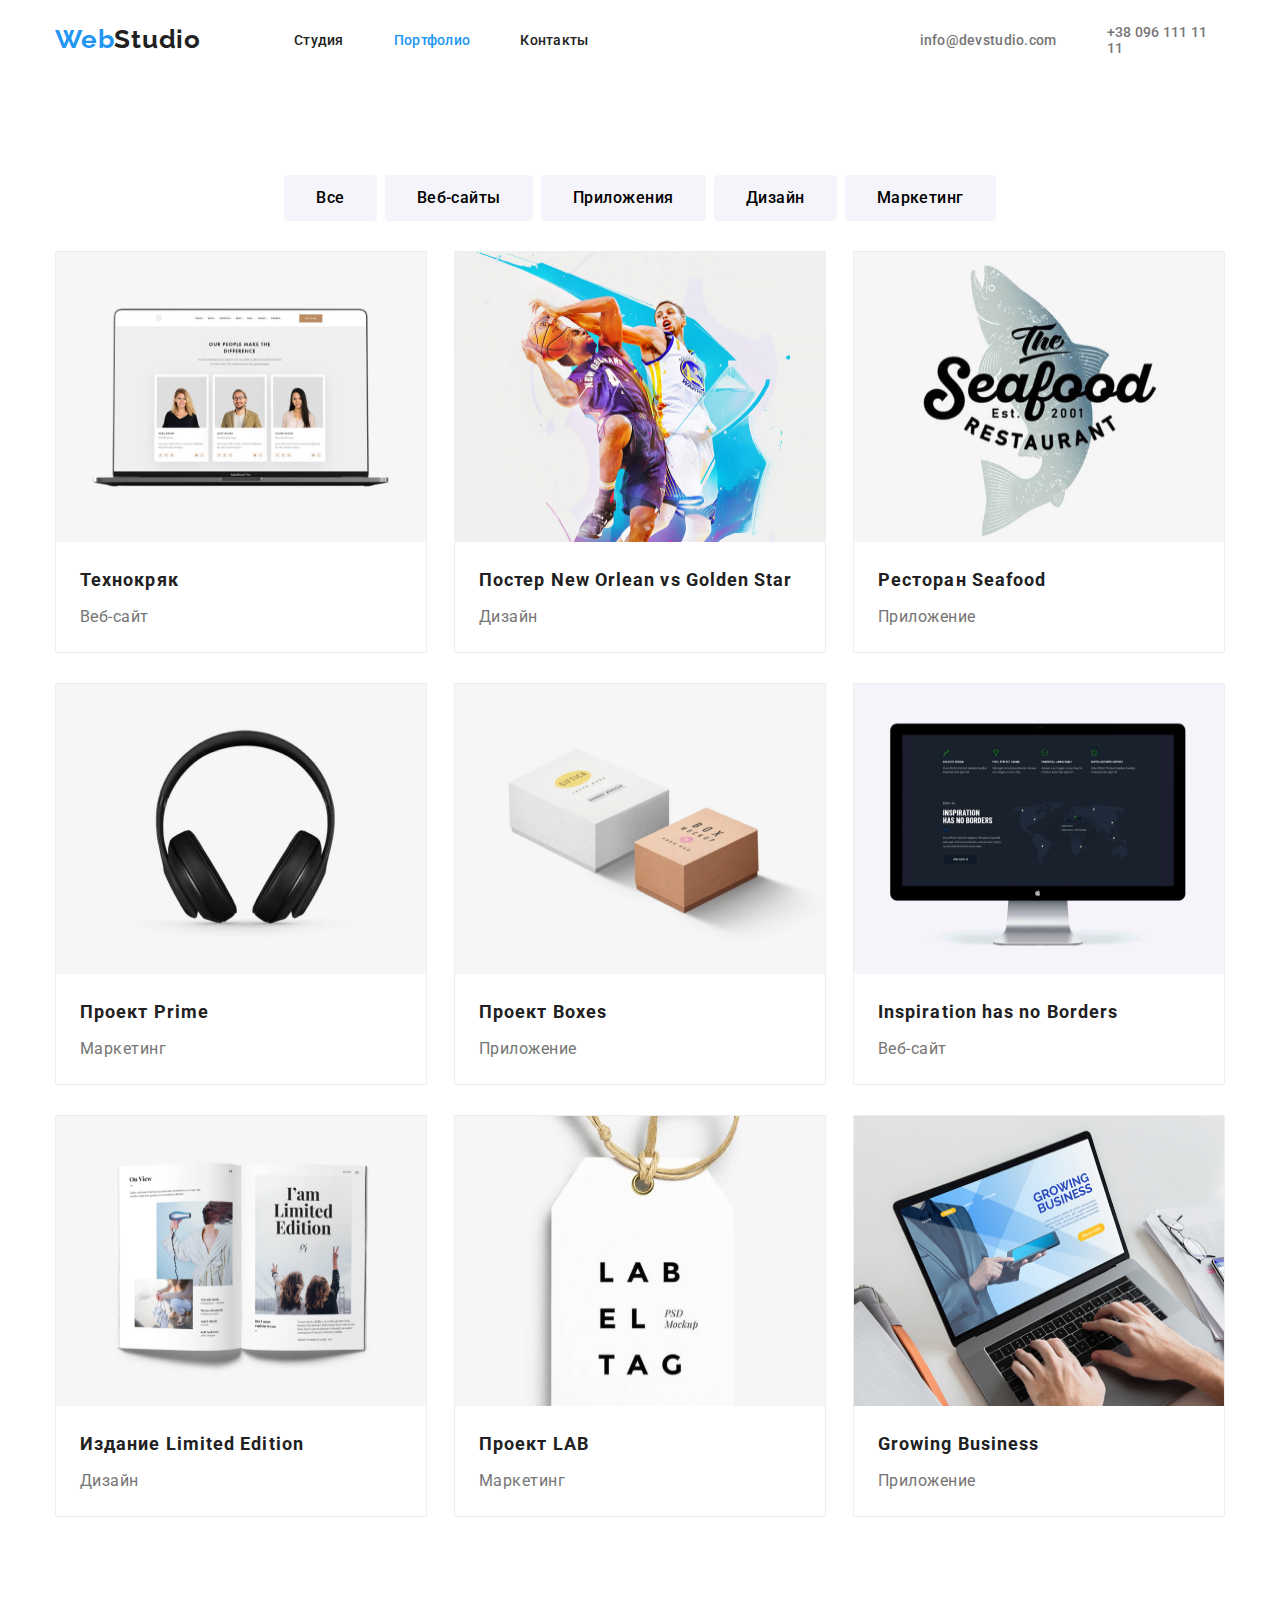
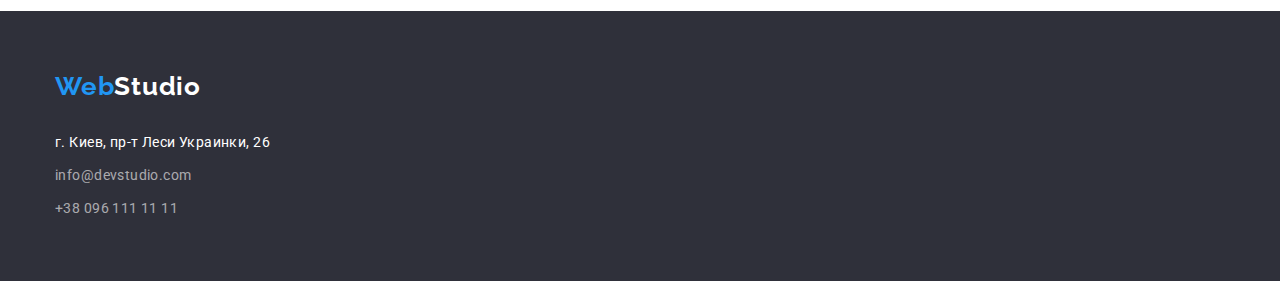
==== portfolio.html @ 0e4afb84 "+" ====
<!DOCTYPE html>
<html lang="ru">
<head>
    <meta charset="UTF-8">
    <meta name="viewport" content="width=device-width, initial-scale=1.0">
    <title>WebStudio</title>
    <link rel="preconnect" href="https://fonts.gstatic.com">
    <link href="https://fonts.googleapis.com/css2?family=Raleway:wght@700&family=Roboto:wght@400;500;700;900&display=swap"
        rel="stylesheet">
    <link rel="stylesheet" href="https://cdnjs.cloudflare.com/ajax/libs/modern-normalize/1.0.0/modern-normalize.min.css">
    <link rel="stylesheet" href="./css/styles.css">

    </head>    
    <body>
     <header class="header">   
       <div class="container"> 
        <nav class="navigation">
         <a class="logo" href="#" lang="en"><span class="web">Web</span>Studio</a>
          <ul class="navigation-list">
            <li class="navigation-list-item">
              <a class="navigation-list-link" href="index.html">Студия</a>
            </li>
            <li class="navigation-list-item">
              <a class="navigation-list-link nav-list-link" href="Портфолио">Портфолио</a>
            </li class="navigation-list-item">
            <li>
              <a class="navigation-list-link" href="">Контакты</a>
            </li>
          </ul>
        </nav>
        <address class="address">
        <ul class="header-contact">
            <li class="header-contact-link">
                <a class="header-contacts" href="mailto:info@devstudio.com">info@devstudio.com</a>
            </li>
            <li class="header-contact-link">
                <a class="header-contacts" href="tel:+380961111111">+38 096 111 11 11</a>
            </li>
         </ul>
         </address>
        </div>
      
     </header>
     <main>
         <!--HERO-->
      <section>
        <ul class="section-btn">
          <li class="section-btn-list">
           <button type="button"class="button-icon" class="btn">Все</button>
          </li>
        <li class="section-btn-list">
          <button type="button" class="button-icon" class="btn">Веб-сайты</button>
        </li>
        <li class="section-btn-list">
            <button type="button" class="button-icon" class="btn">Приложeния</button>
        </li>
        <li class="section-btn-list">
        <button type="button" class="button-icon" class="btn">Дизайн</button>
        </li>
        <li class="section-btn-list">
        <button type="button" class="button-icon" class="btn">Маркетинг</button>
        </li>         
         </ul>
      </section> 
        <!--OUR WORKS-->
        <section class="works">
          <div class="container">
         <ul class="container-works">          
          <li class="container-works-foto">
             <img src="./images/our works/img.1.png" alt="Технокряк" width="370" height="290"> 
           <h3 class="our-works">Технокряк</h3>
           <p class="name-works">Веб-сайт</p>
         </li>
        <li class="container-works-foto">
             <img src="./images/our works/img.2.png" alt="Постер New Orlean vs Golden Star" width="370" height="290">
          <h3 class="our-works"> Постер New Orlean vs Golden Star</h3>
          <p class="name-works">Дизайн</p>
        </li>
         <li class="container-works-foto">
            <img src="./images/our works/img.3.png" alt="Ресторан Seafood" width="370" height="290">
          <h3 class="our-works">Ресторан Seafood</h3>
          <p class="name-works">Приложение</p>
         </li>             
           <li class="container-works-foto">
            <img src="./images/our works/img.4.png" alt="Проект Prime" width="370" height="290">
          <h3 class="our-works">Проект Prime</h3>
          <p class="name-works">Маркетинг</p>
         </li>
         <li class="container-works-foto">
            <img src="./images/our works/img.5.png" alt="Проект Boxes" width="370" height="290">
           <h3 class="our-works">Проект Boxes</h3>
           <p class="name-works">Приложение</p>
         </li>
         <li class="container-works-foto">
           <img src="./images/our works/img.6.png" alt="Inspiration has no Borders" width="370" height="290">
           <h3 class="our-works">Inspiration has no Borders</h3>
           <p class="name-works">Веб-сайт</p>
         </li>         
       <li class="container-works-foto">
          <img src="./images/our works/img.7.png" alt="Издание Limited Edition" width="370" height="290">
          <h3 class="our-works">Издание Limited Edition</h3>
          <p class="name-works">Дизайн</p>
        </li>
        <li class="container-works-foto">
          <img src="./images/our works/img.8.png" alt="Проект LAB" width="370" height="290">
          <h3 class="our-works">Проект LAB</h3>
          <p class="name-works">Маркетинг</p>
        </li>
        <li class="container-works-foto">
          <img src="./images/our works/img.9.png" alt="Growing Business" width="370" height="290">
          <h3 class="our-works">Growing Business</h3>
          <p class="name-works">Приложение</p>
        </li>
     </ul>  
    </div>
        </section>
    </main>
    <!--CONTACT-->
    <footer class="footer">
        <div class="container">
        <a class="footer-logo" href="#" lang="en"><span class="web">Web</span>Studio</a>
      <address  class="footer-address">
         <ul>
          <li class="footer-address-nav">
            <a class="footer-nav" href="https://goo.gl/maps/uPPd1PGFJsjfQsL56" target="_blank">г. Киев, пр-т Леси Украинки,
                26</a>
          </li>
          <li class="footer-address-nav">
            <a class="footer-contact" href="mailto:info@devstudio.com">info@devstudio.com</a>
          </li>
          <li class="footer-address-nav">
        <a class="footer-contact" href="tel:+380961111111">+38 096 111 11 11</a>
          </li>
         </ul>
            </address>
        </div>            
    </footer>
            </body>
---- css/styles.css ----
:root {
  --accent-color: #2196f3;
  --text-white-color: #ffffff;
  --text-dark-color: #212121;
}

body {
  font-family: Roboto, sans-serif;
}
*,
*::before,
*::after {
  margin: 0;
  padding: 0;
}


a {
  text-decoration: none;
}
p {
  margin: 0;
}

ul,
ol {
  list-style: none;
  margin: 0;
  padding: 0;
}

h1,
h2,
h3,
h4,
h5,
h6 {
  margin: 0;
}

img {
  display: block;
}
.address {
  font-style: normal;
}
.container{
  width: 1170px;
  margin-right: auto;
  margin-left: auto;  
}

/*HEADER*/
.header .container{
  display: flex;
  align-items: center;
 }
 .header {
   padding-top: 24px;
   padding-bottom: 25px;  
   }
.navigation {
  display: flex;
  align-items: center;
}
.navigation-list {
  display: flex;
}
.navigation-list-item:not(:last-child) {
  margin-right: 50px;
}
.address {
  display: flex;
  align-items: center;
  margin-left: 331px; 
}
.header-contact-link:not(:last-child){
  margin-right: 50px;
}
.header-contact{
  display: flex;
  align-items: center;
}
.logo {
  font-family: Raleway, sans-serif;
  font-weight: 700;
  font-size: 26px;
  line-height: 1.192;
  letter-spacing: 0.03em;
  color: var(--text-dark-color);
  margin-right: 93px;
}
.web {
  color: var(--accent-color);
}
.navigation-list-link {
  font-weight: 500;
  font-size: 14px;
  line-height: 1.142;
  letter-spacing: 0.02em;
  color: #212121;
}
.navigation-list-link:hover,
.navigation-list-link:focus {
  color: var(--accent-color);
}
.header-contact {
  font-weight: 500;
  font-size: 14px;
  line-height: 1.142;
  letter-spacing: 0.02em;
}
.header-contacts,
.header-contact-mail{
  color: #757575;
}
.header-contacts:hover,
.header-contacts:focus,
.header-contact-mail:hover,
.header-contact-mail.focus {
  color: var(--accent-color);
}
.nav-list-link{
  color: var(--accent-color);
}

/*END HEADER*/

.modal-btn {
  font-weight: 700;
  font-size: 16px;
  line-height: 1.875;
  letter-spacing: 0.06em;
  color: #ffffff;
  cursor: pointer;
  border-radius: 4px;
}

/*HERO*/
.undertitle{
  padding-top: 94px;
  padding-bottom: 10px;
}
.main-title-list{
  display: flex;
}
.description {
  width: 270px;
  height: 75px;
  left: 215px;
  margin-right: 30px;
} 
.hero {
  text-align: center;
}
.hero-title {
  font-weight: 900;
  font-size: 44px;
  line-height: 1.363;
  letter-spacing: 0.06em;
  color: #ffffff;
  background-color: #2f303a;
  padding-top: 200px;
}
.undertitle {
  font-weight: 700;
  font-size: 14px;
  line-height: 1.142;
  letter-spacing: 0.03em;
  text-transform: uppercase;
  color: #212121;
}
.section-undertitle{
  font-weight: 700;
  font-weight: bold;
  font-size: 36px;
  line-height: 1.167;
  letter-spacing: 0.03em;
  text-align: center;
  color: #212121;
  padding-top: 94px;
}
.images-list{
  display: flex;
  padding-top: 50px;
  padding-bottom: 94px;
}
.images:not(:last-child){
 padding-right: 30px;
}
.description,
.specialty {
  font-weight: 400;
  font-size: 14px;
  line-height: 1.714;
  letter-spacing: 0.03em;
  color: #757575;
}
.modal-btn {
  background-color: #2196f3;
  box-shadow: 0px 4px 4px rgba(0, 0, 0, 0.15);
  border-radius: 4px;
  padding: 10px 32px;
  margin-bottom: 210px;
  margin-top: 40px;
}

.button {
  font-weight: 700;
  font-size: 16px;
  line-height: 1.875;
  letter-spacing: 0.03em;
  color: #212121;
  letter-spacing: 0.06em;
}
.button:hover,
.button:focus {
  background-color: #2196f3;
}
/*END HERO*/

/*TEAM*/
.our-team{
  display: flex;
  justify-content: space-between;
  padding-top: 50px;
  padding-bottom: 94px;
}
.specialty{
  text-align: center;
  padding-bottom: 30px;
}
.team{
background: #F5F4FA;
}
.name-workers {
  font-weight: 500;
  font-size: 16px;
  line-height: 1.187;
  letter-spacing: 0.03em;
  color: #212121;
  text-align: center;
  padding-top:30px;
  padding-bottom: 10px;
}
.workers {
  margin-left: 30px;
}
.workers{
  background: #FFFFFF;
  border-radius: 0px 0px 4px 4px;
  box-shadow: 0px 1px 3px rgba(0, 0, 0, 0.12),
 0px 1px 1px rgba(0, 0, 0, 0.14), 
 0px 2px 1px rgba(0, 0, 0, 0.2);
}
/*END TEAM*/

/*CONTACT*/
.footer,
.hero {
  background-color: #2f303a;
}
.footer{
 padding-top: 60px;
 padding-bottom: 60px;
}
.footer-address{
padding-top: 20px;
}
.footer-address-nav{
  padding-top: 9px;
}
.footer-contact {
  font-family: Roboto, sans-serif;
  font-style: normal;
  font-weight: 400;
  font-size: 14px;
  line-height: 1.714;
  letter-spacing: 0.03em;
  color: rgba(255, 255, 255, 0.6);
}

.footer-nav {
  font-family: Roboto, sans-serif;
  font-style: normal;
  font-weight: 400;
  font-size: 14px;
  line-height: 1.714;
  letter-spacing: 0.03em;
  color: #ffffff;
}
/*END CONTACT*/

/*OUR WORKS*/

.button-icon{
  font-family: Roboto, sans-serif;
  font-weight: 500;
  font-size: 16px;
  line-height: 1.625;
  letter-spacing: 0.03em;
  background-color:#F5F4FA;
  border: none;
  border-radius: 4px;
  padding: 10px 32px;
  cursor: pointer;
}
.button-icon:hover,
.button-icon:focus {
  background-color: #2196f3;
  color: #FFFFFF;
}

.section-btn{
  display: flex;
  justify-content: center;
  padding-top: 94px;
}
.section-btn-list:not(:last-child){
  padding-right: 8px;
}
.our-works {
  font-weight: 700;
  font-size: 18px;
  line-height: 2;
  letter-spacing: 0.06em;
  color: #212121;
  padding-top: 20px;
  padding-left: 24px;
  padding-bottom: 4px;
  padding-right: 24px;
}
.container-works{
  display: flex;
  margin-bottom: 94px;
  flex-wrap: wrap;
  justify-content: space-between;
}
.container-works-foto{
background: #FFFFFF;
border: 1px solid #EEEEEE;
box-sizing: border-box;
margin-top: 30px;
}

.name-works {
  font-weight: 400;
  font-size: 16px;
  line-height: 1.875;
  letter-spacing: 0.03em;
  color: #757575;
  padding-left: 24px;
  padding-bottom: 20px;
  padding-right: 24px;
}
.footer-logo {
  font-family: Raleway, sans-serif;
  font-weight: 700;
  font-size: 26px;
  line-height: 1.192;
  letter-spacing: 0.03em;
  color: var(--text-white-color);
}
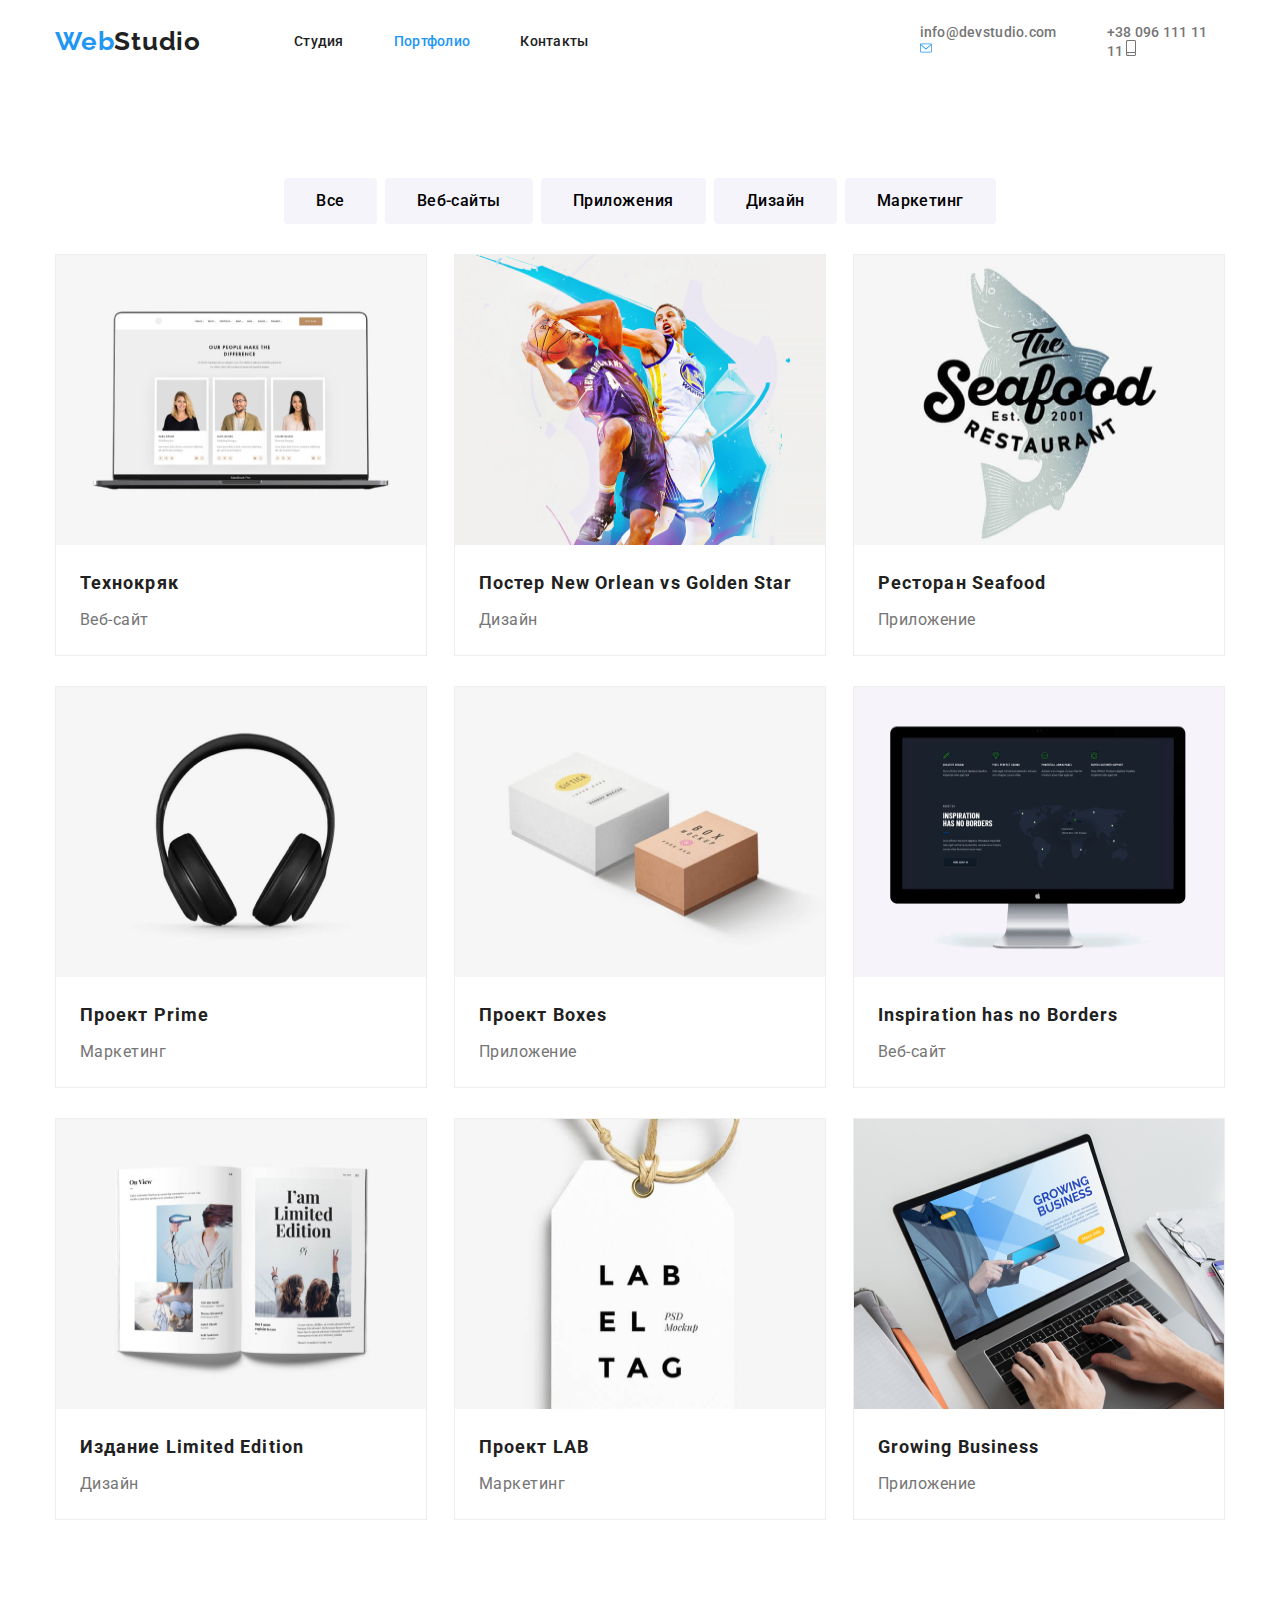
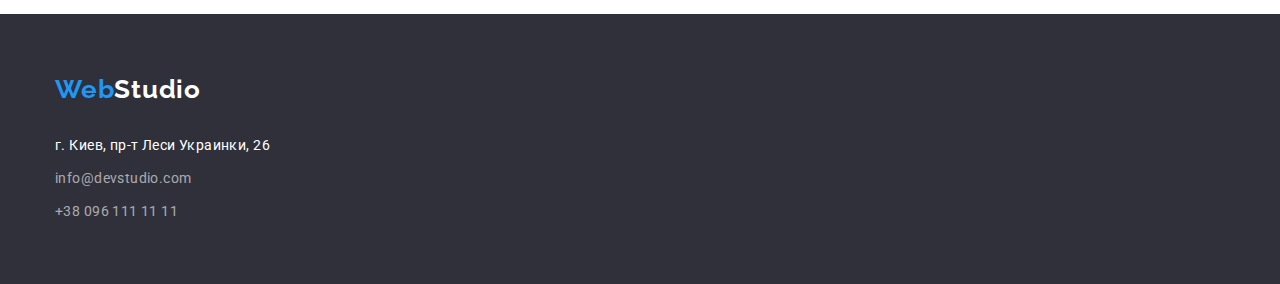
==== commit b3873715: "+" ====
--- a/portfolio.html
+++ b/portfolio.html
@@ -32,9 +32,15 @@
         <ul class="header-contact">
             <li class="header-contact-link">
                 <a class="header-contacts" href="mailto:info@devstudio.com">info@devstudio.com</a>
+                <svg class="icon-envelope" width="12" height="16">
+                  <use href="./images/sprite.svg#icon-envelope-hover"></use>
+                </svg>
             </li>
             <li class="header-contact-link">
                 <a class="header-contacts" href="tel:+380961111111">+38 096 111 11 11</a>
+                <svg class="icon-smartphone" width="10" height="16">
+                  <use href="./images/sprite.svg#icon-smartphone"></use>
+                </svg>
             </li>
          </ul>
          </address>
--- a/css/styles.css
+++ b/css/styles.css
@@ -74,6 +74,7 @@
   align-items: center;
   margin-left: 331px; 
 }
+
 .header-contact-link:not(:last-child){
   margin-right: 50px;
 }
@@ -137,12 +138,31 @@
 }
 
 /*HERO*/
+.hero {
+  background-color: #C4C4C4;
+  background-image: linear-gradient(
+      rgba(47, 48, 58, 0.4),
+      rgba(47, 48, 58, 0.4)
+    ),
+    url(../images/fon.jpg);
+  background-repeat: no-repeat;
+  background-size: cover;
+}
 .undertitle{
-  padding-top: 94px;
   padding-bottom: 10px;
 }
 .main-title-list{
   display: flex;
+}
+.icon-container{
+ display: flex;
+ justify-content: center;
+ width: 270px;
+ height: 120px;
+ background: #F5F4FA;
+ border-radius: 4px;
+ margin-top: 94px;
+ margin-bottom: 30px;
 }
 .description {
   width: 270px;
@@ -159,8 +179,8 @@
   line-height: 1.363;
   letter-spacing: 0.06em;
   color: #ffffff;
-  background-color: #2f303a;
   padding-top: 200px;
+
 }
 .undertitle {
   font-weight: 700;
@@ -217,6 +237,22 @@
 .button:focus {
   background-color: #2196f3;
 }
+.regular-clients-list{
+  display: flex;
+  justify-content: space-between;
+}
+.regular-clients-icon{
+ box-sizing: border-box;
+ width: 170px;
+ height: 90px;
+ border: 1px solid #AFB1B8;
+ border-radius: 4px;
+}
+.clients-icon-link{
+ display: flex;
+  justify-content: center;
+  align-items: center;
+}
 /*END HERO*/
 
 /*TEAM*/
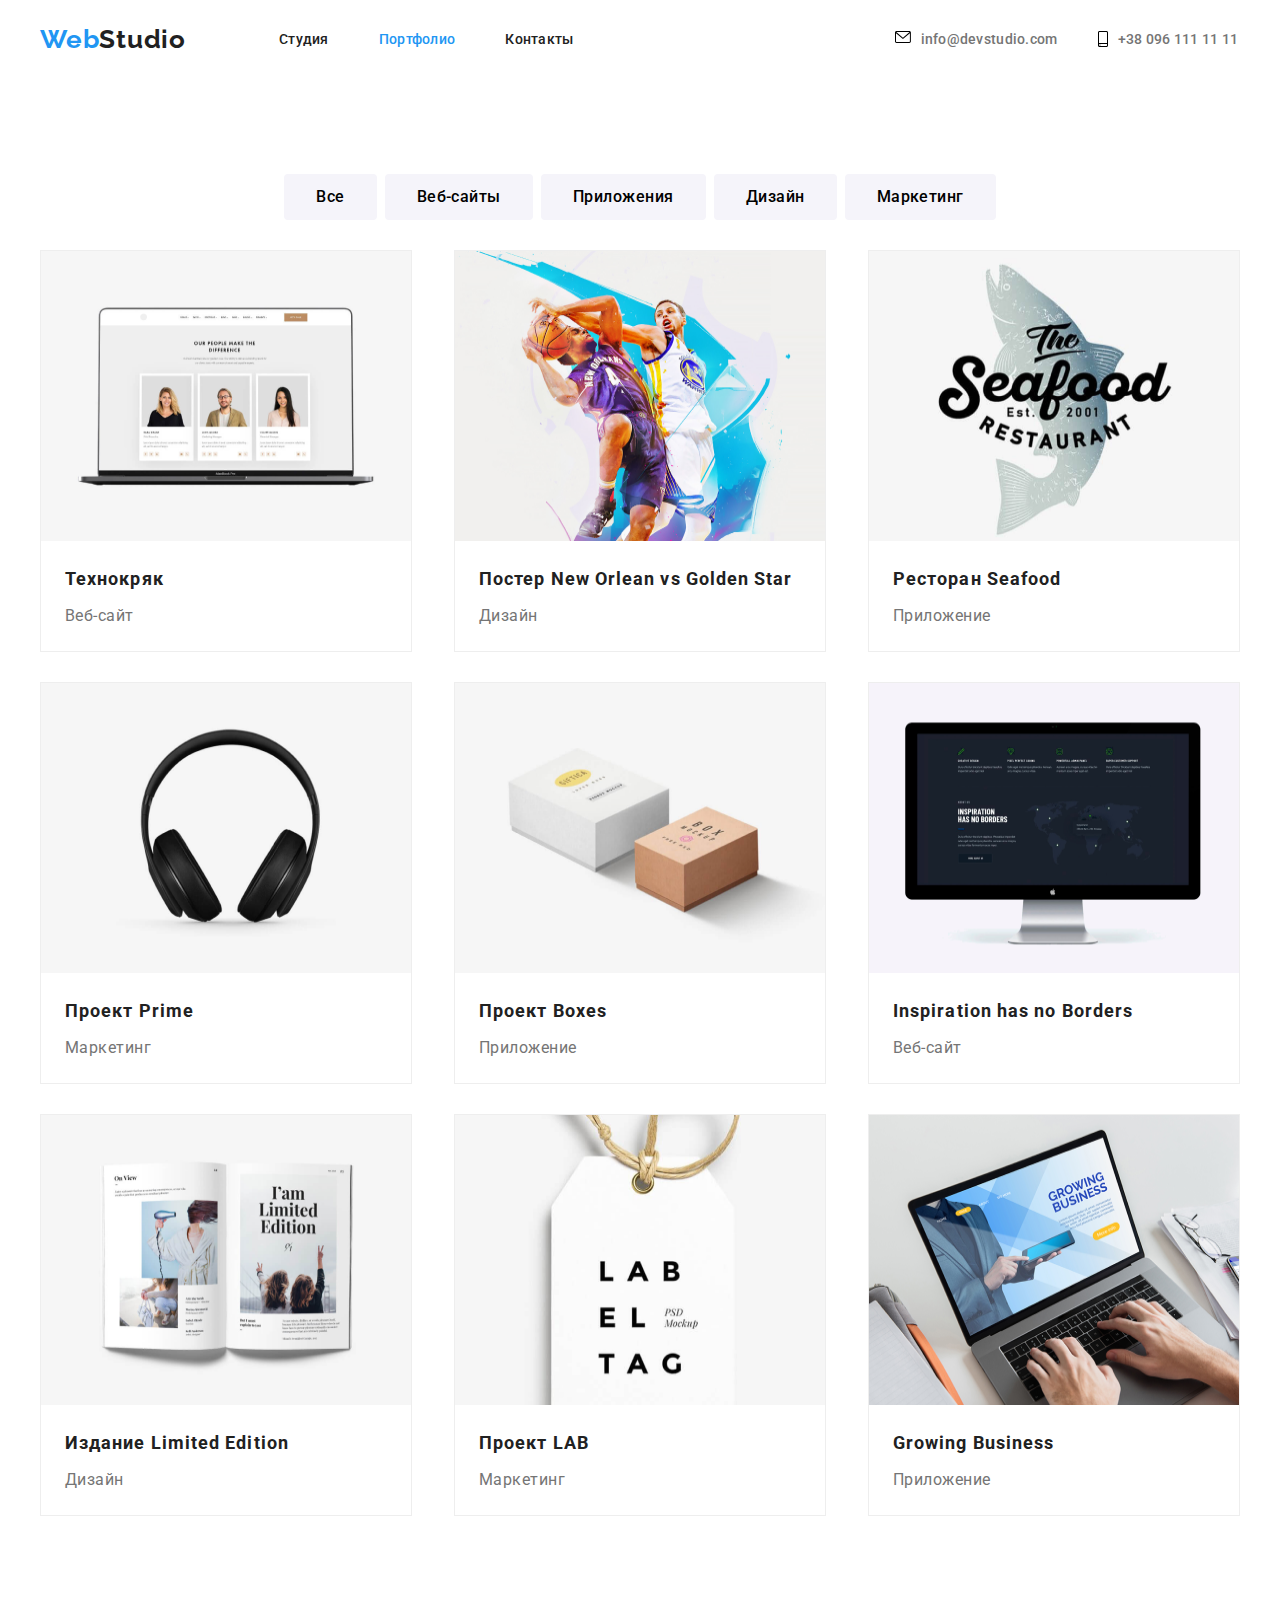
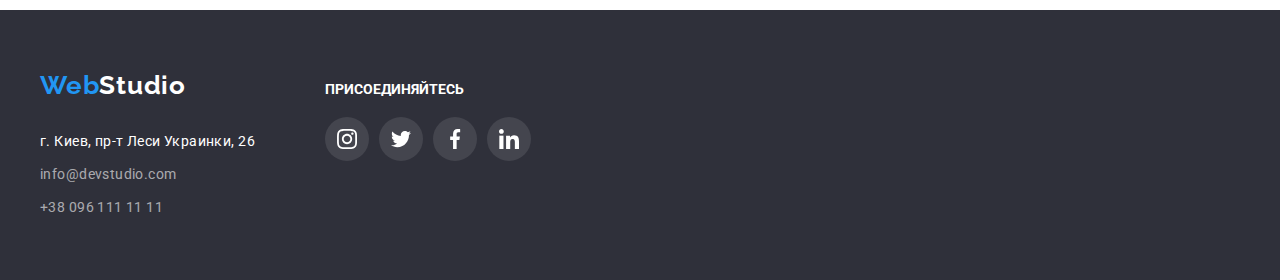
==== commit 75b99741: "+" ====
--- a/portfolio.html
+++ b/portfolio.html
@@ -31,17 +31,18 @@
         <address class="address">
         <ul class="header-contact">
             <li class="header-contact-link">
+              <svg class="icon-address" width="16" height="12">
+                <use href="./images/sprite.svg#icon-envelope-hover"></use>
+              </svg>
                 <a class="header-contacts" href="mailto:info@devstudio.com">info@devstudio.com</a>
-                <svg class="icon-envelope" width="12" height="16">
-                  <use href="./images/sprite.svg#icon-envelope-hover"></use>
-                </svg>
+                
             </li>
             <li class="header-contact-link">
+              <svg class="icon-address" width="10" height="16">
+                <use href="./images/sprite.svg#icon-smartphone"></use>
+              </svg>
                 <a class="header-contacts" href="tel:+380961111111">+38 096 111 11 11</a>
-                <svg class="icon-smartphone" width="10" height="16">
-                  <use href="./images/sprite.svg#icon-smartphone"></use>
-                </svg>
-            </li>
+              </li>
          </ul>
          </address>
         </div>
@@ -73,49 +74,67 @@
           <div class="container">
          <ul class="container-works">          
           <li class="container-works-foto">
+            <a class="works-blok">
              <img src="./images/our works/img.1.png" alt="Технокряк" width="370" height="290"> 
            <h3 class="our-works">Технокряк</h3>
            <p class="name-works">Веб-сайт</p>
+          </a>
          </li>
         <li class="container-works-foto">
+          <a class="works-blok">
              <img src="./images/our works/img.2.png" alt="Постер New Orlean vs Golden Star" width="370" height="290">
           <h3 class="our-works"> Постер New Orlean vs Golden Star</h3>
           <p class="name-works">Дизайн</p>
+          </a>
         </li>
          <li class="container-works-foto">
+          <a class="works-blok">
             <img src="./images/our works/img.3.png" alt="Ресторан Seafood" width="370" height="290">
           <h3 class="our-works">Ресторан Seafood</h3>
           <p class="name-works">Приложение</p>
+          </a>
          </li>             
            <li class="container-works-foto">
+            <a class="works-blok">
             <img src="./images/our works/img.4.png" alt="Проект Prime" width="370" height="290">
           <h3 class="our-works">Проект Prime</h3>
           <p class="name-works">Маркетинг</p>
+          </a>
          </li>
          <li class="container-works-foto">
+          <a class="works-blok">
             <img src="./images/our works/img.5.png" alt="Проект Boxes" width="370" height="290">
            <h3 class="our-works">Проект Boxes</h3>
            <p class="name-works">Приложение</p>
+          </a>
          </li>
          <li class="container-works-foto">
+          <a class="works-blok">
            <img src="./images/our works/img.6.png" alt="Inspiration has no Borders" width="370" height="290">
            <h3 class="our-works">Inspiration has no Borders</h3>
            <p class="name-works">Веб-сайт</p>
+          </a>
          </li>         
        <li class="container-works-foto">
+        <a class="works-blok">
           <img src="./images/our works/img.7.png" alt="Издание Limited Edition" width="370" height="290">
           <h3 class="our-works">Издание Limited Edition</h3>
           <p class="name-works">Дизайн</p>
+          </a>
         </li>
         <li class="container-works-foto">
+          <a class="works-blok">
           <img src="./images/our works/img.8.png" alt="Проект LAB" width="370" height="290">
           <h3 class="our-works">Проект LAB</h3>
           <p class="name-works">Маркетинг</p>
+          </a>
         </li>
         <li class="container-works-foto">
+          <a class="works-blok">
           <img src="./images/our works/img.9.png" alt="Growing Business" width="370" height="290">
           <h3 class="our-works">Growing Business</h3>
           <p class="name-works">Приложение</p>
+          </a>
         </li>
      </ul>  
     </div>
@@ -123,23 +142,63 @@
     </main>
     <!--CONTACT-->
     <footer class="footer">
-        <div class="container">
-        <a class="footer-logo" href="#" lang="en"><span class="web">Web</span>Studio</a>
-      <address  class="footer-address">
-         <ul>
-          <li class="footer-address-nav">
-            <a class="footer-nav" href="https://goo.gl/maps/uPPd1PGFJsjfQsL56" target="_blank">г. Киев, пр-т Леси Украинки,
-                26</a>
-          </li>
-          <li class="footer-address-nav">
-            <a class="footer-contact" href="mailto:info@devstudio.com">info@devstudio.com</a>
-          </li>
-          <li class="footer-address-nav">
-        <a class="footer-contact" href="tel:+380961111111">+38 096 111 11 11</a>
-          </li>
-         </ul>
-            </address>
-        </div>            
+      <div class="container">
+        <div class="footer-contact-container">
+          <a class="footer-logo" href="#" lang="en"><span class="web">Web</span>Studio</a>
+          <address class="footer-address">
+            <ul>
+              <li class="footer-address-nav">
+                <a class="footer-nav" href="https://goo.gl/maps/uPPd1PGFJsjfQsL56" target="_blank">г. Киев, пр-т Леси
+                  Украинки,
+                  26</a>
+              </li>
+              <li class="footer-address-nav">
+                <a class="footer-contact" href="mailto:info@devstudio.com">info@devstudio.com</a>
+              </li>
+              <li class="footer-address-nav">
+                <a class="footer-contact" href="tel:+380961111111">+38 096 111 11 11</a>
+              </li>
+            </ul>
+          </address>
+        </div>
+        <div class="footer-cotainer">
+          <p class="footer-text">Присоединяйтесь</p>
+          <ul class="footer-container-icon">
+            <li class="footer-icon-list">
+              <a href="#" class="footer-icon-link">
+                <svg class="footer-icon" width="20" heigt="20">
+                  <use href="./images/sprite.svg#icon-instagram-2">
+                  </use>
+                </svg>
+              </a>
+            </li>
+            <li class="footer-icon-list">
+              <a href="#" class="footer-icon-link">
+                <svg class="footer-icon" width="20" heigt="20">
+                  <use href="./images/sprite.svg#icon-twitter-1">
+                  </use>
+                </svg>
+              </a>
+            </li>
+            <li class="footer-icon-list">
+              <a href="#" class="footer-icon-link">
+                <svg class="footer-icon" width="20" heigt="20">
+                  <use href="./images/sprite.svg#icon-facebook-1">
+                  </use>
+                </svg>
+              </a>
+            </li>
+            <li class="footer-icon-list">
+              <a href="#" class="footer-icon-link">
+                <svg class="footer-icon" width="20" heigt="20">
+                  <use href="./images/sprite.svg#icon-linkedin-1">
+                  </use>
+                </svg>
+              </a>
+            </li>
+          </ul>
+        </div>
+      </div>
     </footer>
             </body>
             --- a/css/styles.css
+++ b/css/styles.css
@@ -45,12 +45,19 @@
   font-style: normal;
 }
 .container{
-  width: 1170px;
+  width: 1200px;
   margin-right: auto;
   margin-left: auto;  
 }
 
 /*HEADER*/
+.icon-address:hover,
+.icon-address:focus{
+  fill: var(--accent-color);
+}
+.icon-address{
+  margin-right: 10px;
+}
 .header .container{
   display: flex;
   align-items: center;
@@ -72,16 +79,17 @@
 .address {
   display: flex;
   align-items: center;
-  margin-left: 331px; 
+  margin-left: 321px; 
 }
 
 .header-contact-link:not(:last-child){
-  margin-right: 50px;
-}
+  margin-right: 40px;
+}
+
 .header-contact{
   display: flex;
-  align-items: center;
-}
+  justify-content: center;
+  }
 .logo {
   font-family: Raleway, sans-serif;
   font-weight: 700;
@@ -123,6 +131,10 @@
 }
 .nav-list-link{
   color: var(--accent-color);
+}
+.header-contact-link{
+display: flex;
+justify-content: center;
 }
 
 /*END HEADER*/
@@ -237,22 +249,40 @@
 .button:focus {
   background-color: #2196f3;
 }
+.title-clients{
+font-size: 36px;
+line-height: 1.167;
+text-align: center;
+letter-spacing: 0.03em;
+color: #212121;
+margin-top: 94px;
+}
 .regular-clients-list{
   display: flex;
   justify-content: space-between;
-}
-.regular-clients-icon{
- box-sizing: border-box;
- width: 170px;
- height: 90px;
- border: 1px solid #AFB1B8;
- border-radius: 4px;
+  margin-top: 50px;
+  margin-bottom: 94px;
 }
 .clients-icon-link{
- display: flex;
+   display: flex;
   justify-content: center;
   align-items: center;
-}
+  width: 170px;
+  height: 90px;
+  border: 1px solid #AFB1B8;
+  border-radius: 4px;
+  fill: #AFB1B8;
+}
+.title-clients-icon{
+  color: #AFB1B8;
+  max-height: 90px;
+}
+.clients-icon-link:hover,
+.clients-icon-link:focus{
+ fill: var(--accent-color);
+ border-color: var(--accent-color);
+}
+
 /*END HERO*/
 
 /*TEAM*/
@@ -281,14 +311,40 @@
 }
 .workers {
   margin-left: 30px;
+  width: 270px;
+  height: 428px
 }
 .workers{
   background: #FFFFFF;
   border-radius: 0px 0px 4px 4px;
   box-shadow: 0px 1px 3px rgba(0, 0, 0, 0.12),
- 0px 1px 1px rgba(0, 0, 0, 0.14), 
- 0px 2px 1px rgba(0, 0, 0, 0.2);
-}
+ 0px 1px 1px rgba(0, 0, 0, 0.14),   0px 
+ 2px 1px rgba(0, 0, 0, 0.2);
+}
+
+.social-list{
+  display: flex;
+  justify-content: center;
+ }
+
+.social-icon{
+  fill: #AFB1B8;
+}
+.icon-link:focus,
+.icon-link:hover {
+  background-color: var(--accent-color);
+}
+.social-icon:focus,
+.social-icon:hover{
+  fill: #ffffff;
+}
+  .icon-link{
+  display: inline-flex;
+  justify-content: center;
+  width: 44px;
+  height: 44px;
+  border-radius: 50%;
+  }
 /*END TEAM*/
 
 /*CONTACT*/
@@ -328,6 +384,13 @@
 /*END CONTACT*/
 
 /*OUR WORKS*/
+.works-blok{
+  cursor: pointer;
+ }
+ .container-works-foto:hover,
+ .container-works-foto:focus{
+ box-shadow: 0px 1px 1px rgba(0, 0, 0, 0.12), 0px 4px 4px rgba(0, 0, 0, 0.06), 1px 4px 6px rgba(0, 0, 0, 0.16);
+ }
 
 .button-icon{
   font-family: Roboto, sans-serif;
@@ -397,3 +460,43 @@
   letter-spacing: 0.03em;
   color: var(--text-white-color);
 }
+
+.footer-text{
+ font-family: Roboto;
+font-weight: 700;
+font-size: 14px;
+line-height: 1.143;
+text-transform: uppercase;
+color: #FFFFFF;
+}
+.footer-container-icon{
+  display: flex;
+  
+  padding-top: 20px;
+}
+.footer-icon-link{
+   display: inline-flex;  
+   justify-content: center;
+  align-items: center;
+  width: 44px;
+  height: 44px;
+  border-radius: 50%;
+  background: rgba(255, 255, 255, 0.1);
+  }
+.footer-icon{
+  fill: #ffffff;
+}
+.footer-icon-link:hover,
+.footer-icon-link:focus{
+  background-color: var(--accent-color);
+}
+.footer .container {
+  display: flex;
+  align-items: baseline;
+}
+.footer-cotainer{
+  margin-left: 70px;
+}
+.footer-icon-list:not(:last-child){
+  padding-right:10px;
+}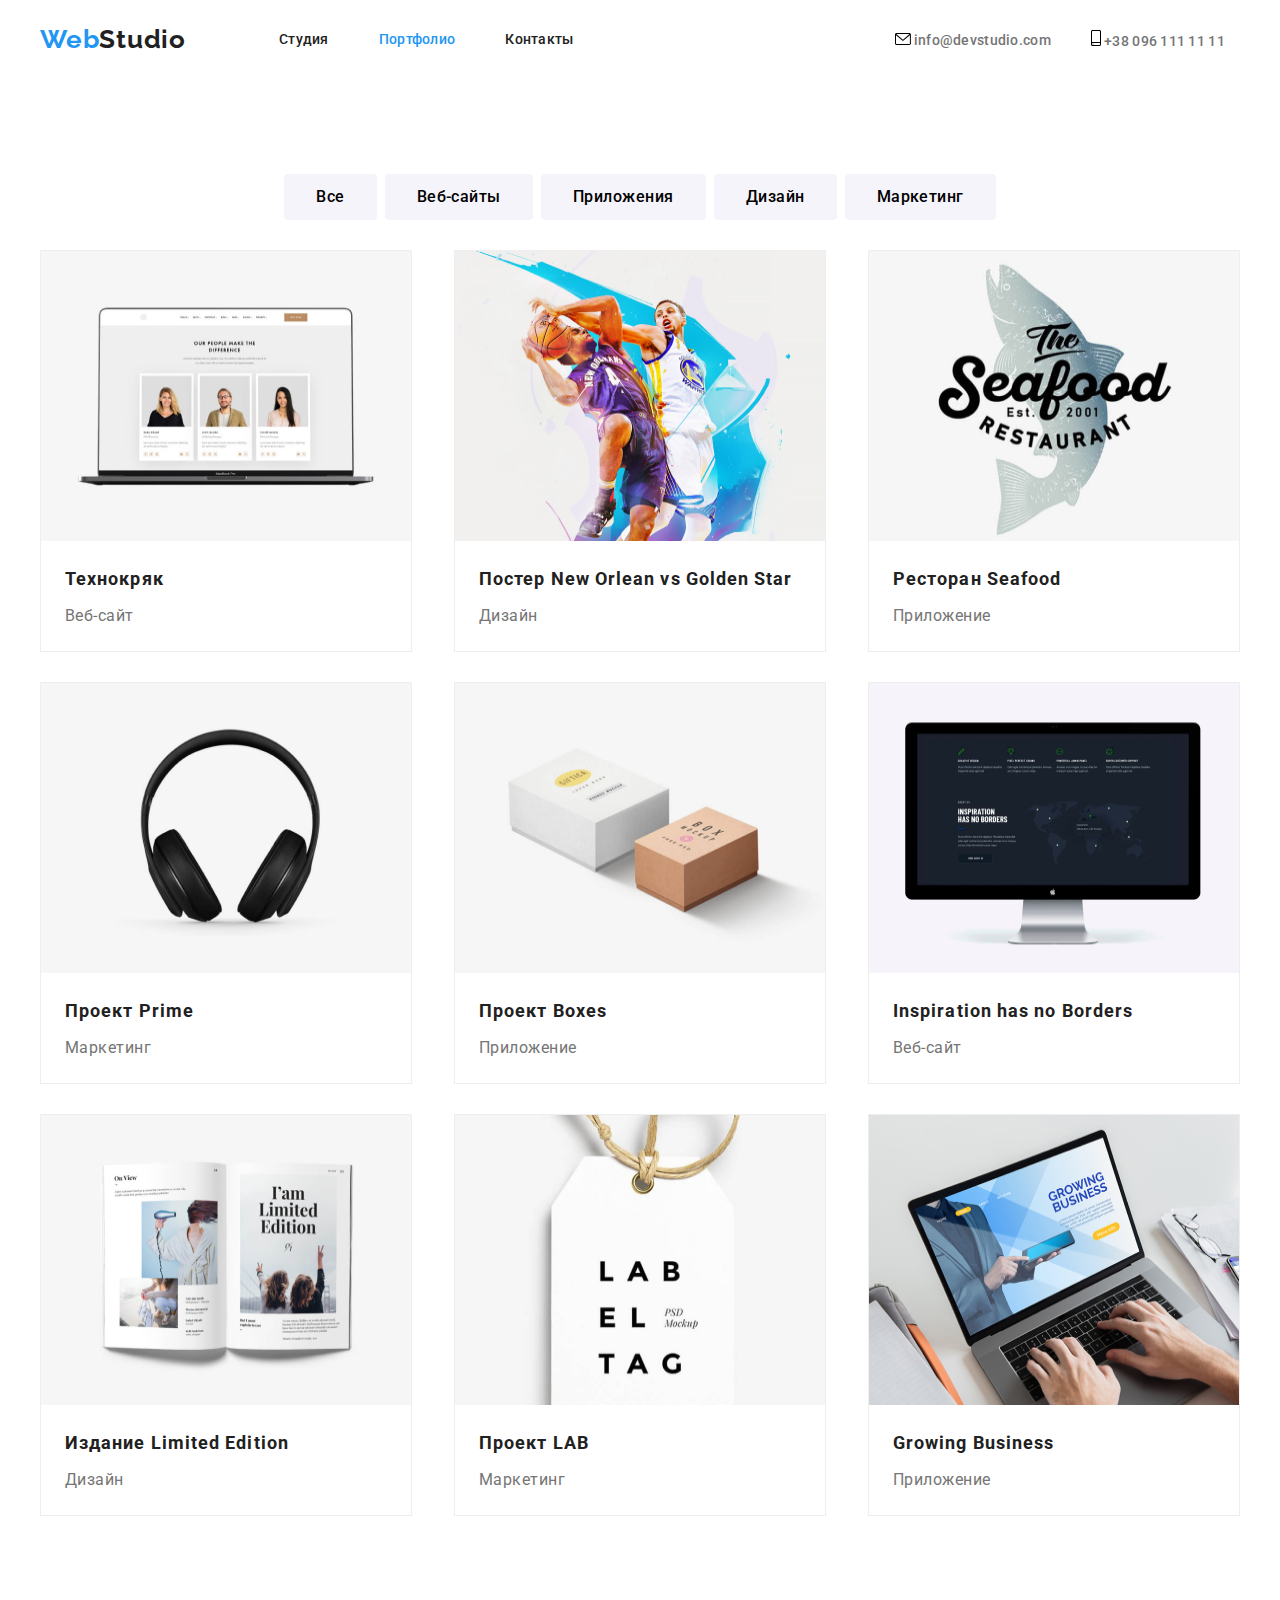
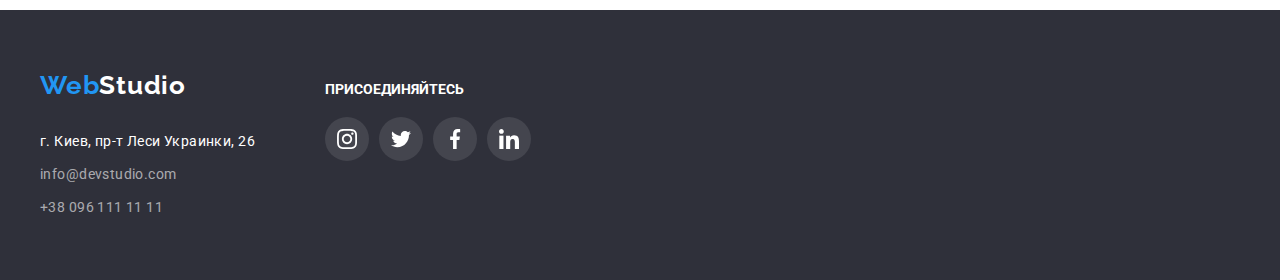
==== commit 401a2ee8: "+" ====
--- a/portfolio.html
+++ b/portfolio.html
@@ -31,17 +31,20 @@
         <address class="address">
         <ul class="header-contact">
             <li class="header-contact-link">
-              <svg class="icon-address" width="16" height="12">
-                <use href="./images/sprite.svg#icon-envelope-hover"></use>
-              </svg>
-                <a class="header-contacts" href="mailto:info@devstudio.com">info@devstudio.com</a>
-                
+         <a class="header-contacts" href="mailto:info@devstudio.com">
+          <svg class="icon-address" width="16" height="12">
+            <use href="./images/sprite.svg#icon-envelope-hover"></use>
+          </svg>
+          info@devstudio.com
+         </a>
             </li>
             <li class="header-contact-link">
-              <svg class="icon-address" width="10" height="16">
-                <use href="./images/sprite.svg#icon-smartphone"></use>
-              </svg>
-                <a class="header-contacts" href="tel:+380961111111">+38 096 111 11 11</a>
+         <a class="header-contacts" href="tel:+380961111111">
+          <svg class="icon-address" width="10" height="16">
+            <use href="./images/sprite.svg#icon-smartphone"></use>
+          </svg>
+          +38 096 111 11 11
+         </a>
               </li>
          </ul>
          </address>
--- a/css/styles.css
+++ b/css/styles.css
@@ -51,13 +51,6 @@
 }
 
 /*HEADER*/
-.icon-address:hover,
-.icon-address:focus{
-  fill: var(--accent-color);
-}
-.icon-address{
-  margin-right: 10px;
-}
 .header .container{
   display: flex;
   align-items: center;
@@ -73,22 +66,23 @@
 .navigation-list {
   display: flex;
 }
-.navigation-list-item:not(:last-child) {
+.navigation-list-item:not(:last-child){
   margin-right: 50px;
-}
-.address {
-  display: flex;
-  align-items: center;
-  margin-left: 321px; 
 }
 
 .header-contact-link:not(:last-child){
   margin-right: 40px;
 }
+.header-contact-link:focus,
+.header-contact-link:hover,{
+  color: var(--accent-color);
+}
+
 
 .header-contact{
   display: flex;
   justify-content: center;
+   margin-left: 321px;
   }
 .logo {
   font-family: Raleway, sans-serif;
@@ -109,11 +103,14 @@
   letter-spacing: 0.02em;
   color: #212121;
 }
-.navigation-list-link:hover,
-.navigation-list-link:focus {
+.navigation-list-link:focus,
+.navigation-list-link:hover{
   color: var(--accent-color);
 }
+
 .header-contact {
+  display: flex;
+  align-items: center;
   font-weight: 500;
   font-size: 14px;
   line-height: 1.142;
@@ -123,18 +120,9 @@
 .header-contact-mail{
   color: #757575;
 }
-.header-contacts:hover,
-.header-contacts:focus,
-.header-contact-mail:hover,
-.header-contact-mail.focus {
-  color: var(--accent-color);
-}
+
 .nav-list-link{
   color: var(--accent-color);
-}
-.header-contact-link{
-display: flex;
-justify-content: center;
 }
 
 /*END HEADER*/
@@ -192,7 +180,8 @@
   letter-spacing: 0.06em;
   color: #ffffff;
   padding-top: 200px;
-
+  text-transform: uppercase;
+  
 }
 .undertitle {
   font-weight: 700;
@@ -328,22 +317,21 @@
  }
 
 .social-icon{
-  fill: #AFB1B8;
+  fill:currentColor;
 }
 .icon-link:focus,
 .icon-link:hover {
   background-color: var(--accent-color);
-}
-.social-icon:focus,
-.social-icon:hover{
-  fill: #ffffff;
-}
+  color: #ffffff;
+}
+
   .icon-link{
   display: inline-flex;
   justify-content: center;
   width: 44px;
   height: 44px;
   border-radius: 50%;
+  color: #AFB1B8;
   }
 /*END TEAM*/
 
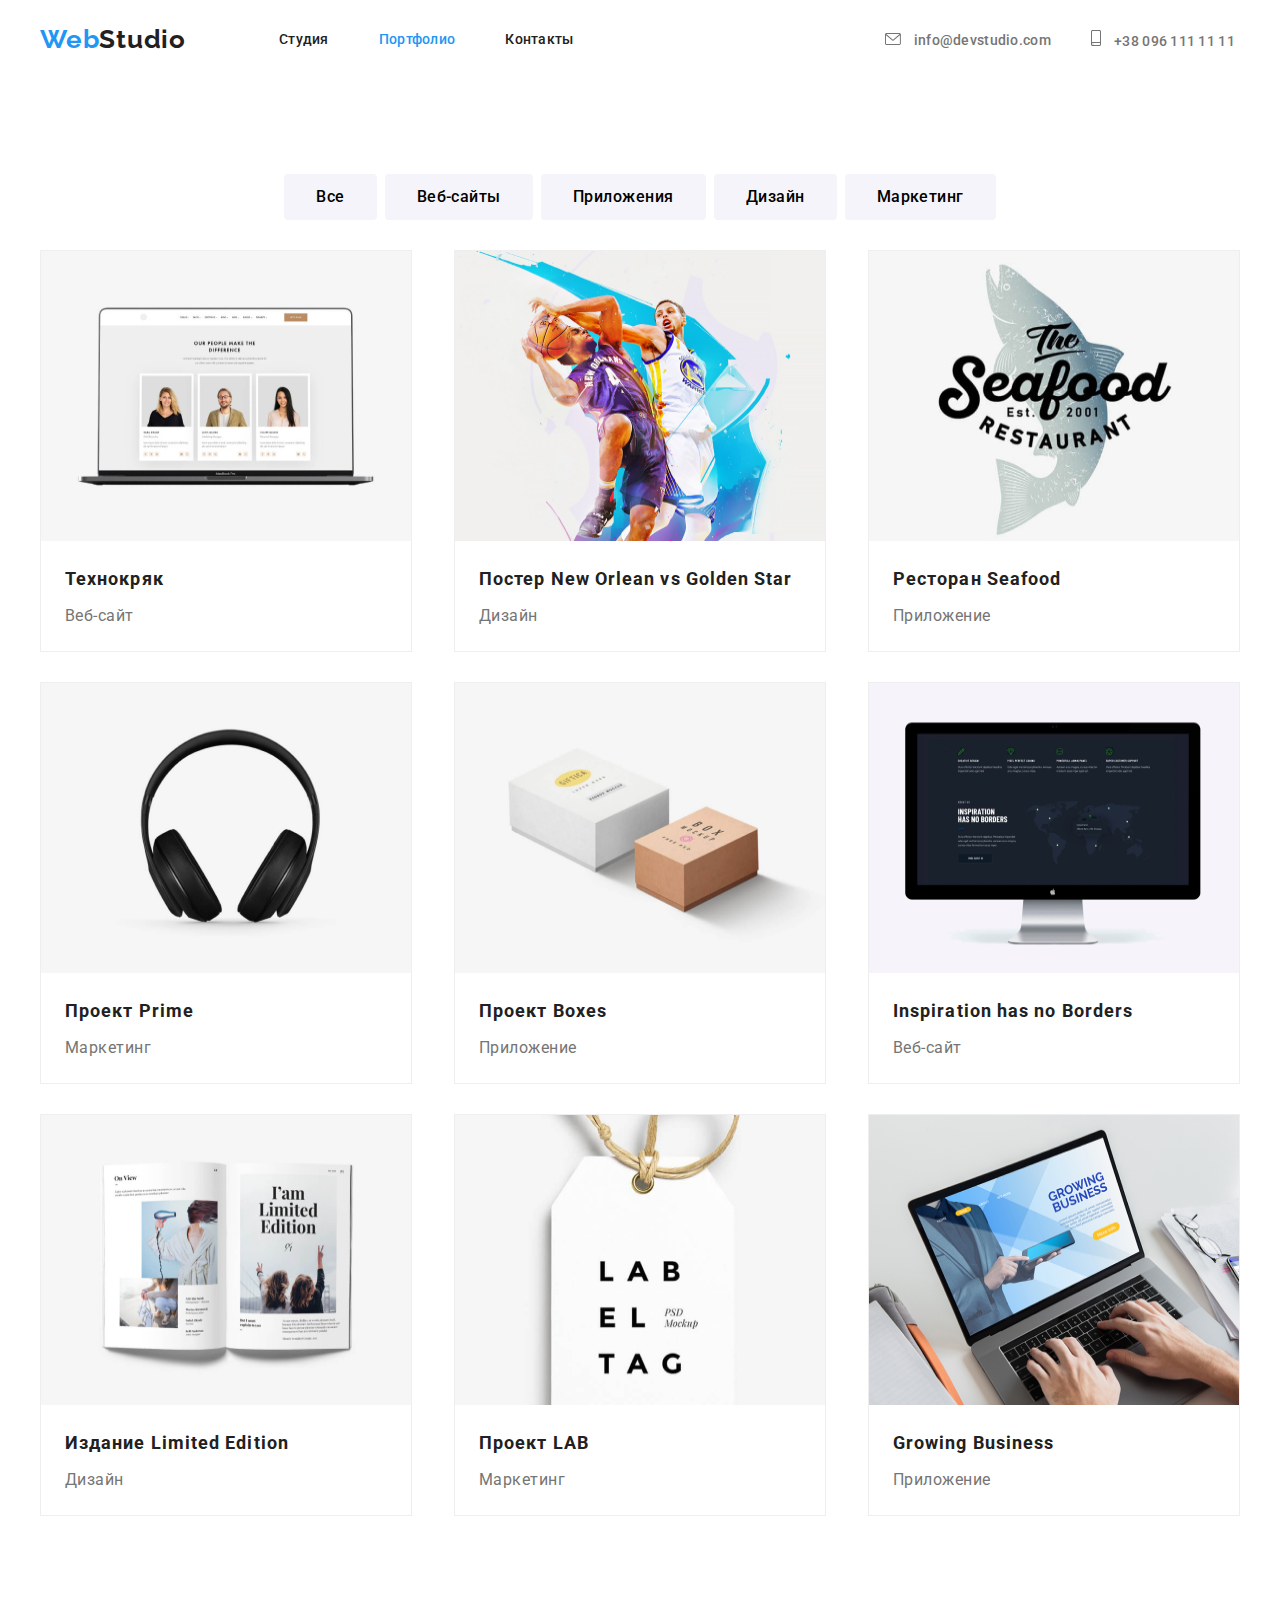
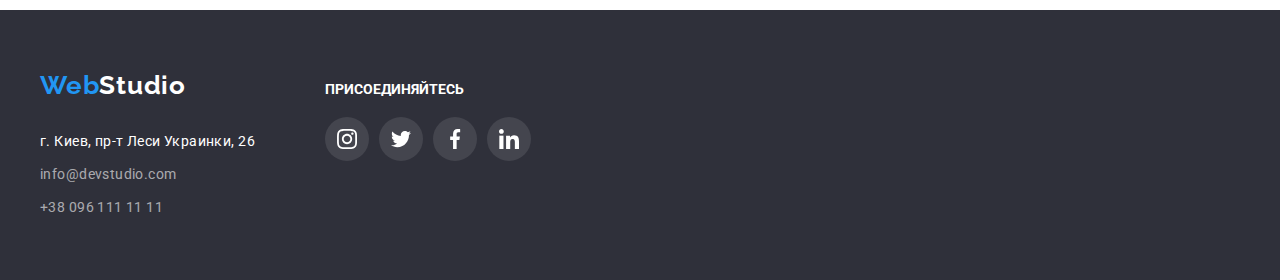
==== commit cadcf380: "+" ====
--- a/portfolio.html
+++ b/portfolio.html
@@ -78,63 +78,63 @@
          <ul class="container-works">          
           <li class="container-works-foto">
             <a class="works-blok">
-             <img src="./images/our works/img.1.png" alt="Технокряк" width="370" height="290"> 
+             <img class="blok-foto" src="./images/our works/img.1.png" alt="Технокряк" width="370" height="290"> 
            <h3 class="our-works">Технокряк</h3>
            <p class="name-works">Веб-сайт</p>
           </a>
          </li>
         <li class="container-works-foto">
           <a class="works-blok">
-             <img src="./images/our works/img.2.png" alt="Постер New Orlean vs Golden Star" width="370" height="290">
+             <img class="blok-foto"src="./images/our works/img.2.png" alt="Постер New Orlean vs Golden Star" width="370" height="290">
           <h3 class="our-works"> Постер New Orlean vs Golden Star</h3>
           <p class="name-works">Дизайн</p>
           </a>
         </li>
          <li class="container-works-foto">
           <a class="works-blok">
-            <img src="./images/our works/img.3.png" alt="Ресторан Seafood" width="370" height="290">
+            <img class="blok-foto" src="./images/our works/img.3.png" alt="Ресторан Seafood" width="370" height="290">
           <h3 class="our-works">Ресторан Seafood</h3>
           <p class="name-works">Приложение</p>
           </a>
          </li>             
            <li class="container-works-foto">
             <a class="works-blok">
-            <img src="./images/our works/img.4.png" alt="Проект Prime" width="370" height="290">
+            <img class="blok-foto" src="./images/our works/img.4.png" alt="Проект Prime" width="370" height="290">
           <h3 class="our-works">Проект Prime</h3>
           <p class="name-works">Маркетинг</p>
           </a>
          </li>
          <li class="container-works-foto">
           <a class="works-blok">
-            <img src="./images/our works/img.5.png" alt="Проект Boxes" width="370" height="290">
+            <img class="blok-foto" src="./images/our works/img.5.png" alt="Проект Boxes" width="370" height="290">
            <h3 class="our-works">Проект Boxes</h3>
            <p class="name-works">Приложение</p>
           </a>
          </li>
          <li class="container-works-foto">
           <a class="works-blok">
-           <img src="./images/our works/img.6.png" alt="Inspiration has no Borders" width="370" height="290">
+           <img class="blok-foto" src="./images/our works/img.6.png" alt="Inspiration has no Borders" width="370" height="290">
            <h3 class="our-works">Inspiration has no Borders</h3>
            <p class="name-works">Веб-сайт</p>
           </a>
          </li>         
        <li class="container-works-foto">
         <a class="works-blok">
-          <img src="./images/our works/img.7.png" alt="Издание Limited Edition" width="370" height="290">
+          <img class="blok-foto" src="./images/our works/img.7.png" alt="Издание Limited Edition" width="370" height="290">
           <h3 class="our-works">Издание Limited Edition</h3>
           <p class="name-works">Дизайн</p>
           </a>
         </li>
         <li class="container-works-foto">
           <a class="works-blok">
-          <img src="./images/our works/img.8.png" alt="Проект LAB" width="370" height="290">
+          <img class="blok-foto" src="./images/our works/img.8.png" alt="Проект LAB" width="370" height="290">
           <h3 class="our-works">Проект LAB</h3>
           <p class="name-works">Маркетинг</p>
           </a>
         </li>
         <li class="container-works-foto">
           <a class="works-blok">
-          <img src="./images/our works/img.9.png" alt="Growing Business" width="370" height="290">
+          <img class="blok-foto" src="./images/our works/img.9.png" alt="Growing Business" width="370" height="290">
           <h3 class="our-works">Growing Business</h3>
           <p class="name-works">Приложение</p>
           </a>
--- a/css/styles.css
+++ b/css/styles.css
@@ -51,6 +51,10 @@
 }
 
 /*HEADER*/
+.icon-address{
+  margin-right: 10px;
+  fill: currentColor;
+}
 .header .container{
   display: flex;
   align-items: center;
@@ -69,20 +73,20 @@
 .navigation-list-item:not(:last-child){
   margin-right: 50px;
 }
-
 .header-contact-link:not(:last-child){
   margin-right: 40px;
 }
+
 .header-contact-link:focus,
-.header-contact-link:hover,{
+.header-contact-link:hover{
   color: var(--accent-color);
 }
-
-
+.header-contacts:hover,
+.header-contacts:focus{
+  color: var(--accent-color);
+}
 .header-contact{
-  display: flex;
-  justify-content: center;
-   margin-left: 321px;
+ margin-left: 311px;
   }
 .logo {
   font-family: Raleway, sans-serif;
@@ -119,6 +123,10 @@
 .header-contacts,
 .header-contact-mail{
   color: #757575;
+}
+.header-contact-mail:hover,
+.header-contact-mail:focus{
+  color: var(--accent-color);
 }
 
 .nav-list-link{
@@ -372,12 +380,15 @@
 /*END CONTACT*/
 
 /*OUR WORKS*/
-.works-blok{
+
+.blok-foto:hover,
+.blok-foto:focus{
   cursor: pointer;
- }
+   }
  .container-works-foto:hover,
  .container-works-foto:focus{
- box-shadow: 0px 1px 1px rgba(0, 0, 0, 0.12), 0px 4px 4px rgba(0, 0, 0, 0.06), 1px 4px 6px rgba(0, 0, 0, 0.16);
+    box-shadow: 0px 1px 1px rgba(0, 0, 0, 0.12), 0px 4px 4px rgba(0, 0, 0, 0.06),
+    1px 4px 6px rgba(0, 0, 0, 0.16);
  }
 
 .button-icon{
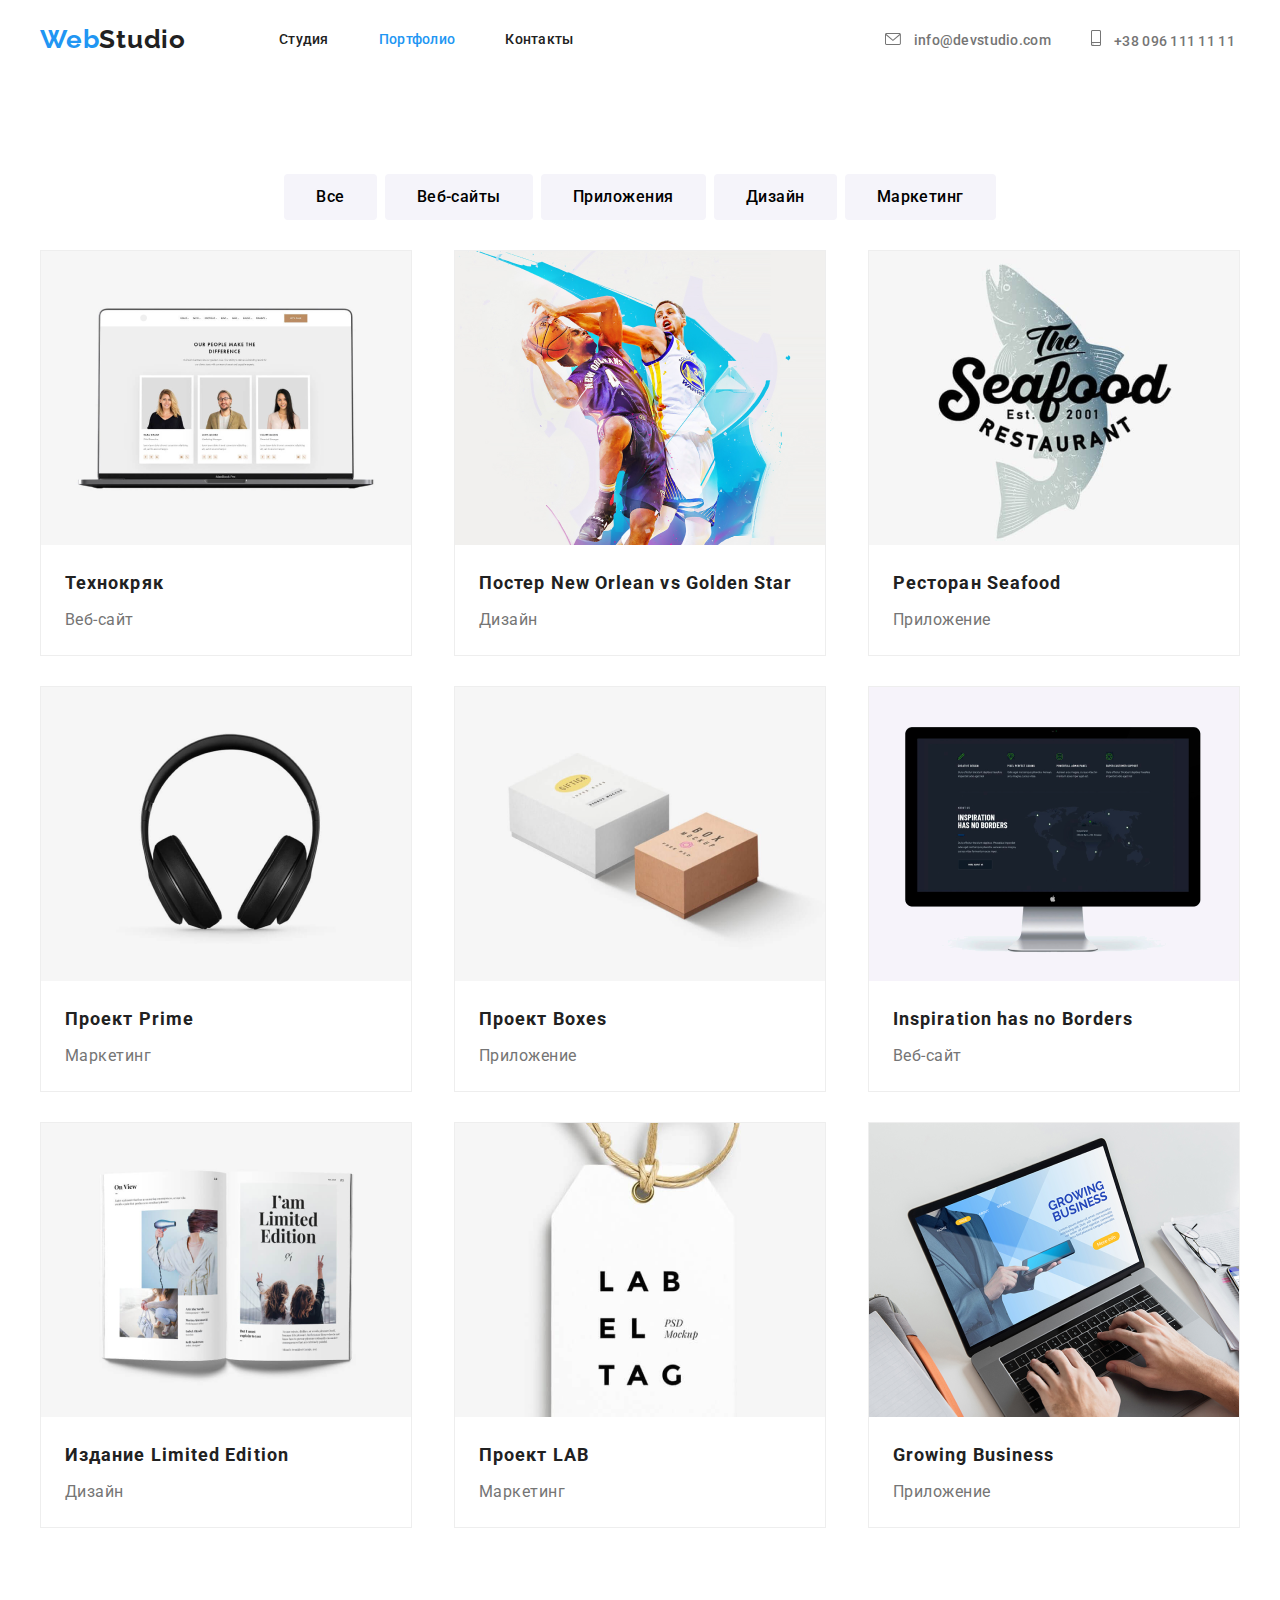
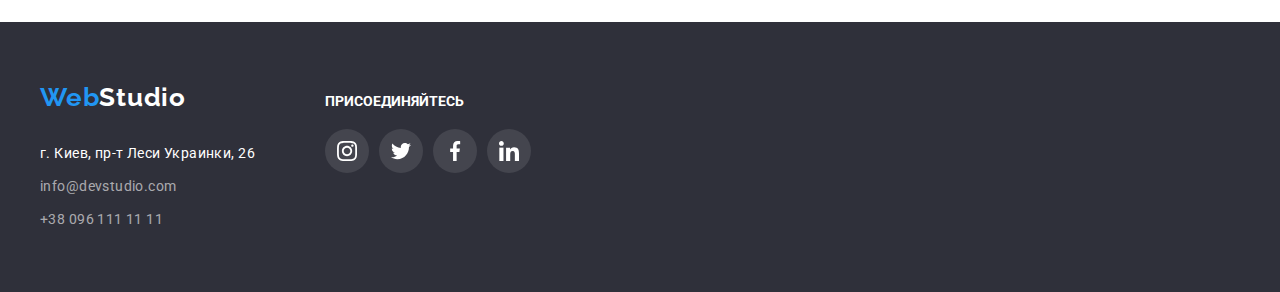
==== commit d546bc3d: "+" ====
--- a/portfolio.html
+++ b/portfolio.html
@@ -77,67 +77,59 @@
           <div class="container">
          <ul class="container-works">          
           <li class="container-works-foto">
-            <a class="works-blok">
-             <img class="blok-foto" src="./images/our works/img.1.png" alt="Технокряк" width="370" height="290"> 
+            <a href="#"class="works-blok">
+             <img class="blok-foto" src="./images/our works/img.1.png" alt="Технокряк" width="370" height="290"> </a>
            <h3 class="our-works">Технокряк</h3>
            <p class="name-works">Веб-сайт</p>
-          </a>
+         
          </li>
         <li class="container-works-foto">
-          <a class="works-blok">
-             <img class="blok-foto"src="./images/our works/img.2.png" alt="Постер New Orlean vs Golden Star" width="370" height="290">
+          <a href="#" class="works-blok">
+             <img class="blok-foto"src="./images/our works/img.2.png" alt="Постер New Orlean vs Golden Star" width="370" height="290"></a>
           <h3 class="our-works"> Постер New Orlean vs Golden Star</h3>
           <p class="name-works">Дизайн</p>
-          </a>
-        </li>
+         </li>
          <li class="container-works-foto">
-          <a class="works-blok">
-            <img class="blok-foto" src="./images/our works/img.3.png" alt="Ресторан Seafood" width="370" height="290">
+          <a href="#"class="works-blok">
+            <img class="blok-foto" src="./images/our works/img.3.png" alt="Ресторан Seafood" width="370" height="290"></a>
           <h3 class="our-works">Ресторан Seafood</h3>
           <p class="name-works">Приложение</p>
-          </a>
          </li>             
            <li class="container-works-foto">
-            <a class="works-blok">
-            <img class="blok-foto" src="./images/our works/img.4.png" alt="Проект Prime" width="370" height="290">
+            <a href="#"class="works-blok">
+            <img class="blok-foto" src="./images/our works/img.4.png" alt="Проект Prime" width="370" height="290"></a>
           <h3 class="our-works">Проект Prime</h3>
           <p class="name-works">Маркетинг</p>
-          </a>
          </li>
          <li class="container-works-foto">
-          <a class="works-blok">
-            <img class="blok-foto" src="./images/our works/img.5.png" alt="Проект Boxes" width="370" height="290">
+          <a href="#" class="works-blok">
+            <img class="blok-foto" src="./images/our works/img.5.png" alt="Проект Boxes" width="370" height="290"></a>
            <h3 class="our-works">Проект Boxes</h3>
            <p class="name-works">Приложение</p>
-          </a>
          </li>
          <li class="container-works-foto">
-          <a class="works-blok">
-           <img class="blok-foto" src="./images/our works/img.6.png" alt="Inspiration has no Borders" width="370" height="290">
+          <a href="#"class="works-blok">
+           <img class="blok-foto" src="./images/our works/img.6.png" alt="Inspiration has no Borders" width="370" height="290"></a>
            <h3 class="our-works">Inspiration has no Borders</h3>
            <p class="name-works">Веб-сайт</p>
-          </a>
          </li>         
        <li class="container-works-foto">
-        <a class="works-blok">
-          <img class="blok-foto" src="./images/our works/img.7.png" alt="Издание Limited Edition" width="370" height="290">
+        <a href="#" class="works-blok">
+          <img class="blok-foto" src="./images/our works/img.7.png" alt="Издание Limited Edition" width="370" height="290"></a>
           <h3 class="our-works">Издание Limited Edition</h3>
           <p class="name-works">Дизайн</p>
-          </a>
         </li>
         <li class="container-works-foto">
-          <a class="works-blok">
-          <img class="blok-foto" src="./images/our works/img.8.png" alt="Проект LAB" width="370" height="290">
+          <a href="#"class="works-blok">
+          <img class="blok-foto" src="./images/our works/img.8.png" alt="Проект LAB" width="370" height="290"></a>
           <h3 class="our-works">Проект LAB</h3>
           <p class="name-works">Маркетинг</p>
-          </a>
         </li>
         <li class="container-works-foto">
-          <a class="works-blok">
-          <img class="blok-foto" src="./images/our works/img.9.png" alt="Growing Business" width="370" height="290">
+          <a href="#" class="works-blok">
+          <img class="blok-foto" src="./images/our works/img.9.png" alt="Growing Business" width="370" height="290"></a>
           <h3 class="our-works">Growing Business</h3>
           <p class="name-works">Приложение</p>
-          </a>
         </li>
      </ul>  
     </div>
--- a/css/styles.css
+++ b/css/styles.css
@@ -158,9 +158,14 @@
 }
 .undertitle{
   padding-bottom: 10px;
+  padding-top: 30px;
 }
 .main-title-list{
   display: flex;
+}
+.hero-main-title{
+  margin-bottom: 30px;
+  margin-top: 94px;
 }
 .icon-container{
  display: flex;
@@ -169,8 +174,6 @@
  height: 120px;
  background: #F5F4FA;
  border-radius: 4px;
- margin-top: 94px;
- margin-bottom: 30px;
 }
 .description {
   width: 270px;
@@ -180,14 +183,20 @@
 } 
 .hero {
   text-align: center;
+  margin-right: auto;
+  margin-left: auto;
+  padding-top: 200px;
+  padding-bottom: 200px;
+  max-width: 1600px;
+  height: 600px;
+  text-align: center;
 }
 .hero-title {
   font-weight: 900;
   font-size: 44px;
   line-height: 1.363;
   letter-spacing: 0.06em;
-  color: #ffffff;
-  padding-top: 200px;
+  color: #ffffff;  
   text-transform: uppercase;
   
 }
@@ -260,6 +269,7 @@
   margin-top: 50px;
   margin-bottom: 94px;
 }
+
 .clients-icon-link{
    display: flex;
   justify-content: center;
@@ -384,6 +394,11 @@
 .blok-foto:hover,
 .blok-foto:focus{
   cursor: pointer;
+   }
+  .blok-foto{
+ width: 370px;
+ height: 294px;
+
    }
  .container-works-foto:hover,
  .container-works-foto:focus{
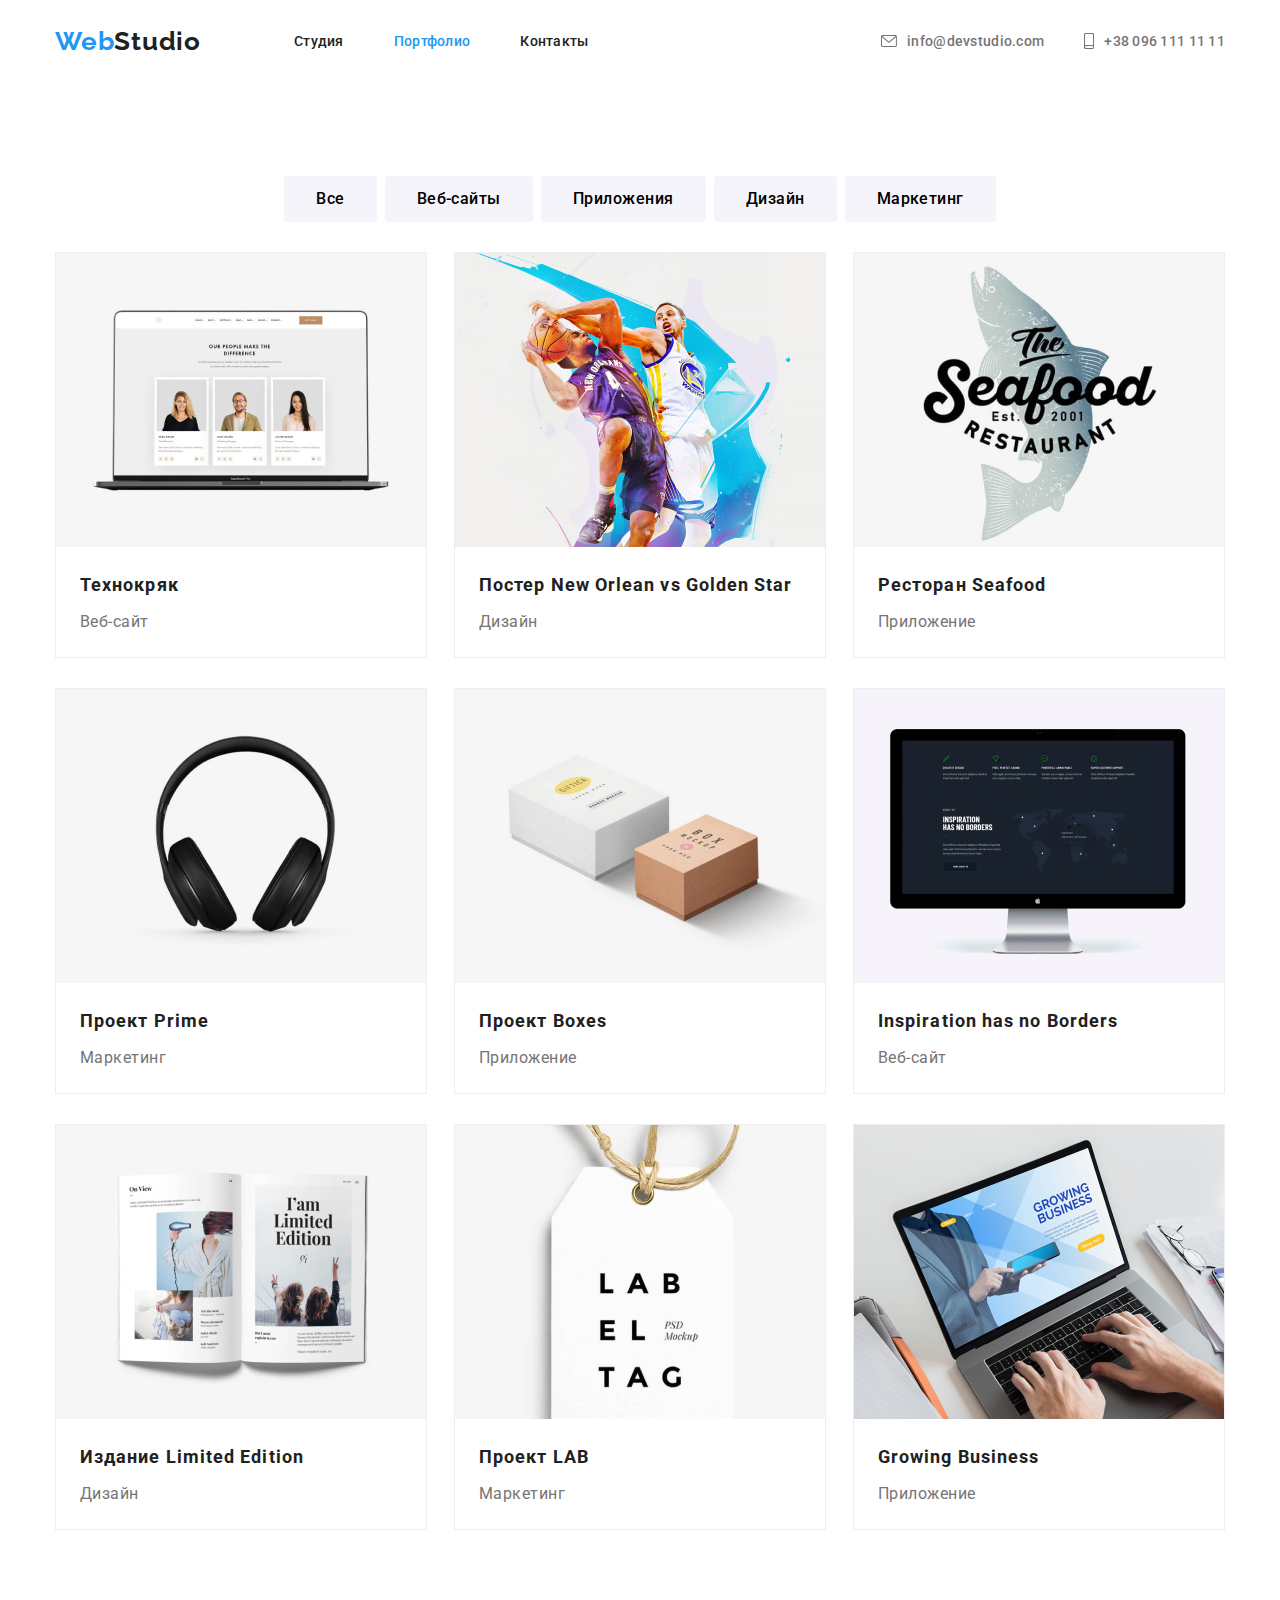
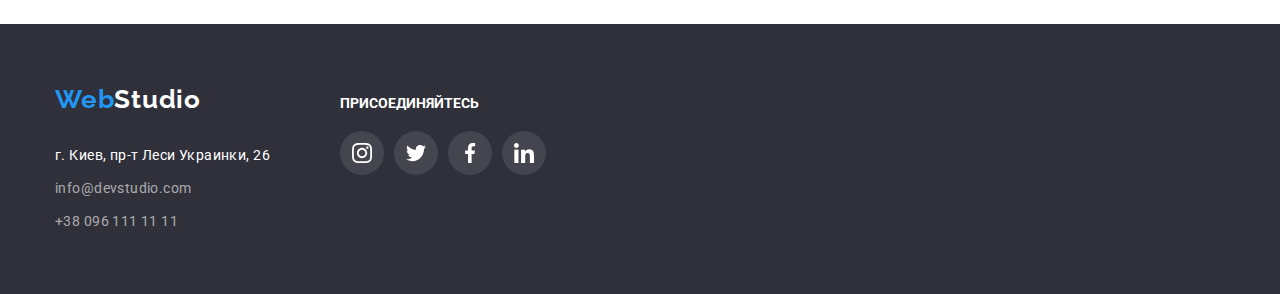
==== commit d8fae649: "+" ====
--- a/portfolio.html
+++ b/portfolio.html
@@ -23,11 +23,11 @@
             <li class="navigation-list-item">
               <a class="navigation-list-link nav-list-link" href="Портфолио">Портфолио</a>
             </li class="navigation-list-item">
-            <li>
+            <li class="navigation-list-item">
               <a class="navigation-list-link" href="">Контакты</a>
             </li>
           </ul>
-        </nav>
+        
         <address class="address">
         <ul class="header-contact">
             <li class="header-contact-link">
@@ -48,6 +48,7 @@
               </li>
          </ul>
          </address>
+        </nav>
         </div>
       
      </header>
@@ -77,59 +78,67 @@
           <div class="container">
          <ul class="container-works">          
           <li class="container-works-foto">
-            <a href="#"class="works-blok">
-             <img class="blok-foto" src="./images/our works/img.1.png" alt="Технокряк" width="370" height="290"> </a>
+            <a href="works-foto"class="works-blok">
+             <img class="blok-foto" src="./images/our works/img.1.png" alt="Технокряк" width="370" height="290"> 
            <h3 class="our-works">Технокряк</h3>
            <p class="name-works">Веб-сайт</p>
-         
+          </a>
          </li>
         <li class="container-works-foto">
-          <a href="#" class="works-blok">
-             <img class="blok-foto"src="./images/our works/img.2.png" alt="Постер New Orlean vs Golden Star" width="370" height="290"></a>
+          <a href="works-foto" class="works-blok">
+             <img class="blok-foto"src="./images/our works/img.2.png" alt="Постер New Orlean vs Golden Star" width="370" height="290">
           <h3 class="our-works"> Постер New Orlean vs Golden Star</h3>
           <p class="name-works">Дизайн</p>
+          </a>
          </li>
          <li class="container-works-foto">
-          <a href="#"class="works-blok">
-            <img class="blok-foto" src="./images/our works/img.3.png" alt="Ресторан Seafood" width="370" height="290"></a>
+          <a href="works-foto"class="works-blok">
+            <img class="blok-foto" src="./images/our works/img.3.png" alt="Ресторан Seafood" width="370" height="290">
           <h3 class="our-works">Ресторан Seafood</h3>
           <p class="name-works">Приложение</p>
+          </a>
          </li>             
            <li class="container-works-foto">
-            <a href="#"class="works-blok">
-            <img class="blok-foto" src="./images/our works/img.4.png" alt="Проект Prime" width="370" height="290"></a>
+            <a href="works-foto"class="works-blok">
+            <img class="blok-foto" src="./images/our works/img.4.png" alt="Проект Prime" width="370" height="290">
           <h3 class="our-works">Проект Prime</h3>
           <p class="name-works">Маркетинг</p>
+          </a>
          </li>
          <li class="container-works-foto">
-          <a href="#" class="works-blok">
-            <img class="blok-foto" src="./images/our works/img.5.png" alt="Проект Boxes" width="370" height="290"></a>
+          <a href="works-foto" class="works-blok">
+            <img class="blok-foto" src="./images/our works/img.5.png" alt="Проект Boxes" width="370" height="290">
            <h3 class="our-works">Проект Boxes</h3>
            <p class="name-works">Приложение</p>
+          </a>
          </li>
          <li class="container-works-foto">
-          <a href="#"class="works-blok">
-           <img class="blok-foto" src="./images/our works/img.6.png" alt="Inspiration has no Borders" width="370" height="290"></a>
+          <a href="works-foto"class="works-blok">
+           <img class="blok-foto" src="./images/our works/img.6.png" alt="Inspiration has no Borders" width="370" height="290">
            <h3 class="our-works">Inspiration has no Borders</h3>
            <p class="name-works">Веб-сайт</p>
+          </a>
          </li>         
        <li class="container-works-foto">
-        <a href="#" class="works-blok">
-          <img class="blok-foto" src="./images/our works/img.7.png" alt="Издание Limited Edition" width="370" height="290"></a>
+        <a href="works-foto" class="works-blok">
+          <img class="blok-foto" src="./images/our works/img.7.png" alt="Издание Limited Edition" width="370" height="290">
           <h3 class="our-works">Издание Limited Edition</h3>
           <p class="name-works">Дизайн</p>
+          </a>
         </li>
         <li class="container-works-foto">
-          <a href="#"class="works-blok">
-          <img class="blok-foto" src="./images/our works/img.8.png" alt="Проект LAB" width="370" height="290"></a>
+          <a href="works-foto"class="works-blok">
+          <img class="blok-foto" src="./images/our works/img.8.png" alt="Проект LAB" width="370" height="290">
           <h3 class="our-works">Проект LAB</h3>
           <p class="name-works">Маркетинг</p>
+          </a>
         </li>
         <li class="container-works-foto">
-          <a href="#" class="works-blok">
-          <img class="blok-foto" src="./images/our works/img.9.png" alt="Growing Business" width="370" height="290"></a>
+          <a href="works-foto" class="works-blok">
+          <img class="blok-foto" src="./images/our works/img.9.png" alt="Growing Business" width="370" height="290">
           <h3 class="our-works">Growing Business</h3>
           <p class="name-works">Приложение</p>
+          </a>
         </li>
      </ul>  
     </div>
--- a/css/styles.css
+++ b/css/styles.css
@@ -46,67 +46,69 @@
 }
 .container{
   width: 1200px;
-  margin-right: auto;
-  margin-left: auto;  
-}
+  padding-right: 15px;
+  padding-left: 15px;  
+  margin: auto;
+  }
 
 /*HEADER*/
 .icon-address{
   margin-right: 10px;
   fill: currentColor;
 }
-.header .container{
-  display: flex;
-  align-items: center;
- }
  .header {
-   padding-top: 24px;
-   padding-bottom: 25px;  
+   display: flex;
+   align-items: center;
    }
 .navigation {
   display: flex;
   align-items: center;
 }
-.navigation-list {
-  display: flex;
-}
-.navigation-list-item:not(:last-child){
-  margin-right: 50px;
-}
-.header-contact-link:not(:last-child){
-  margin-right: 40px;
-}
-
-.header-contact-link:focus,
-.header-contact-link:hover{
-  color: var(--accent-color);
-}
-.header-contacts:hover,
-.header-contacts:focus{
-  color: var(--accent-color);
-}
-.header-contact{
- margin-left: 311px;
-  }
-.logo {
-  font-family: Raleway, sans-serif;
-  font-weight: 700;
-  font-size: 26px;
-  line-height: 1.192;
-  letter-spacing: 0.03em;
-  color: var(--text-dark-color);
-  margin-right: 93px;
-}
-.web {
-  color: var(--accent-color);
-}
-.navigation-list-link {
+.navigation-list-link{
   font-weight: 500;
   font-size: 14px;
   line-height: 1.142;
   letter-spacing: 0.02em;
-  color: #212121;
-}
+   color: #212121;
+
+}
+.navigation-list {
+  display: flex;
+  align-items: center;
+}
+.navigation-list-item{
+  padding-top: 32px;
+  padding-bottom: 32px;
+}
+.navigation-list-item:not(:last-child){
+  margin-right: 50px;
+}
+.header-contact-link:not(:last-child){
+  margin-right: 40px;
+}
+
+.header-contact-link:focus,
+.header-contact-link:hover{
+  color: var(--accent-color);
+}
+.header-contacts:hover,
+.header-contacts:focus{
+  color: var(--accent-color);
+}
+
+.logo {
+  font-family: Raleway, sans-serif;
+  font-weight: 700;
+  font-size: 26px;
+  line-height: 1.192;
+  letter-spacing: 0.03em;
+  color: var(--text-dark-color);
+  margin-right: 93px;
+}
+.web {
+  color: var(--accent-color);
+}
+
 .navigation-list-link:focus,
 .navigation-list-link:hover{
   color: var(--accent-color);
@@ -115,23 +117,34 @@
 .header-contact {
   display: flex;
   align-items: center;
+  
+}
+.header-contacts,
+.header-contact-mail{
+  color: #757575;
+}
+.header-contact-mail:hover,
+.header-contact-mail:focus{
+  color: var(--accent-color);
+}
+.header-contact-mail,
+.header-contacts{
+  display: flex;
+  align-items: center;
+  justify-content: center;
+}
+.nav-list-link{
+  color: var(--accent-color);
+}
+.address{
+  display: flex;
+  margin-left: auto;
   font-weight: 500;
   font-size: 14px;
   line-height: 1.142;
   letter-spacing: 0.02em;
-}
-.header-contacts,
-.header-contact-mail{
-  color: #757575;
-}
-.header-contact-mail:hover,
-.header-contact-mail:focus{
-  color: var(--accent-color);
-}
-
-.nav-list-link{
-  color: var(--accent-color);
-}
+  }
+
 
 /*END HEADER*/
 
@@ -217,10 +230,10 @@
   text-align: center;
   color: #212121;
   padding-top: 94px;
+  padding-bottom: 50px;
 }
 .images-list{
   display: flex;
-  padding-top: 50px;
   padding-bottom: 94px;
 }
 .images:not(:last-child){
@@ -261,13 +274,13 @@
 text-align: center;
 letter-spacing: 0.03em;
 color: #212121;
-margin-top: 94px;
+padding-top: 94px;
 }
 .regular-clients-list{
   display: flex;
   justify-content: space-between;
-  margin-top: 50px;
-  margin-bottom: 94px;
+  padding-top: 50px;
+  padding-bottom: 94px;
 }
 
 .clients-icon-link{
@@ -301,8 +314,7 @@
 }
 .specialty{
   text-align: center;
-  padding-bottom: 30px;
-}
+ }
 .team{
 background: #F5F4FA;
 }
@@ -327,6 +339,12 @@
   box-shadow: 0px 1px 3px rgba(0, 0, 0, 0.12),
  0px 1px 1px rgba(0, 0, 0, 0.14),   0px 
  2px 1px rgba(0, 0, 0, 0.2);
+}
+.social-container{
+ margin-top: 16px;
+ padding-right: 32px;
+ padding-left: 32px;
+ padding-bottom: 30px;
 }
 
 .social-list{
